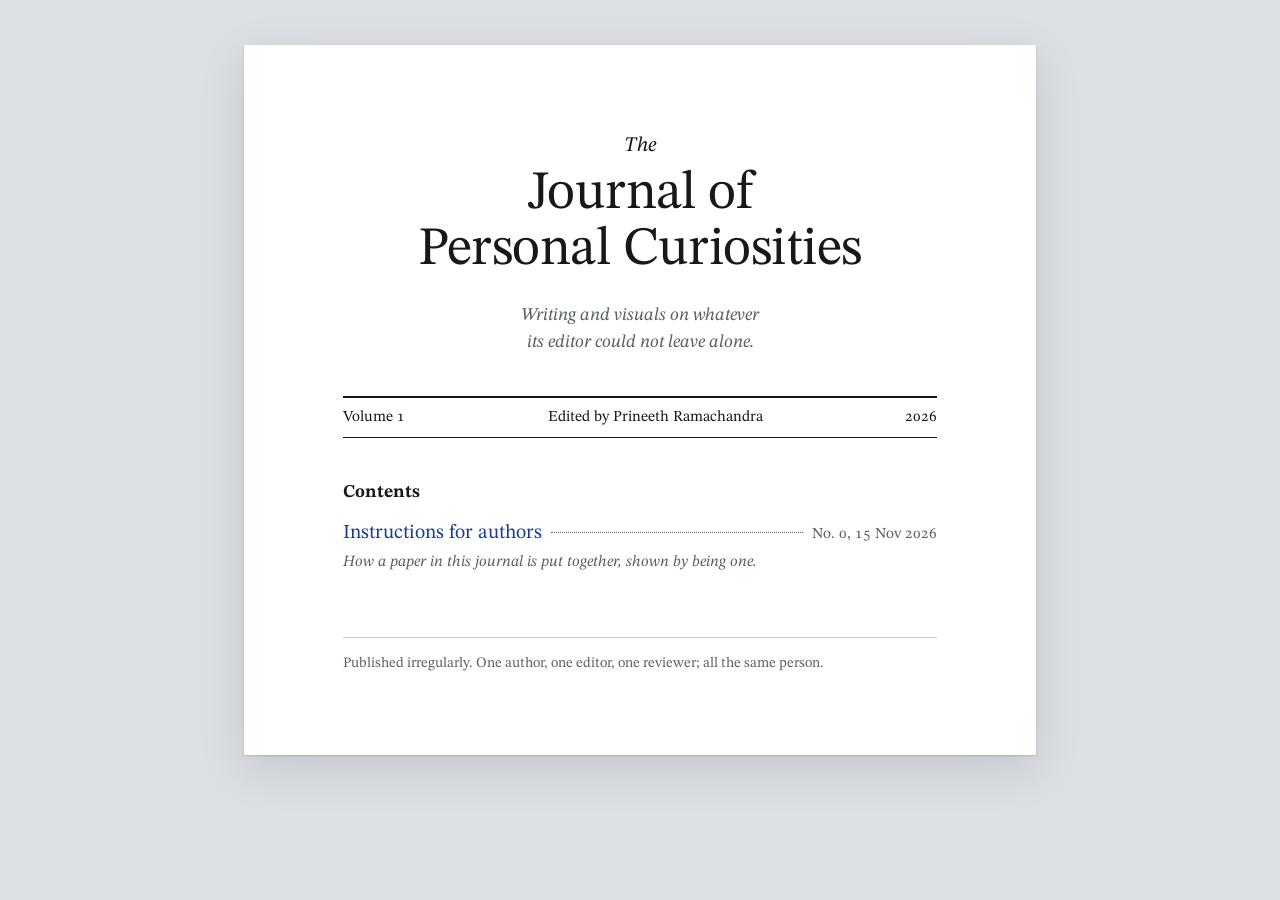
==== index.html @ f9f73ebf "Start the Journal of Personal Curiosities Cover page, shared stylesheet and script, the "Instruction" ====
<!doctype html>
<html lang="en">
<head>
  <meta charset="utf-8">
  <meta name="viewport" content="width=device-width, initial-scale=1">
  <title>Journal of Personal Curiosities</title>
  <meta name="description" content="Papers by Prineeth Ramachandra, in writing and visuals.">
  <link rel="stylesheet" href="/journal.css">
</head>
<body>
  <div class="sheet">

    <header class="masthead">
      <h1><small>The</small>Journal of Personal Curiosities</h1>
      <p>Writing and visuals on whatever its editor could not leave alone.</p>
    </header>

    <div class="imprint">
      <span>Volume 1</span>
      <span>Edited by Prineeth Ramachandra</span>
      <span>2026</span>
    </div>

    <main class="contents">
      <h2>Contents</h2>
      <ol>
        <!-- Newest paper first. Copy one <li> per paper. -->
        <li>
          <div class="entry">
            <a href="/papers/instructions-for-authors/">Instructions for authors</a>
            <span class="dots"></span>
            <span class="when">No. 0, 15 Nov 2026</span>
          </div>
          <p class="summary">How a paper in this journal is put together, shown by being one.</p>
        </li>
      </ol>
    </main>

    <footer class="colophon">
      <p>Published irregularly. One author, one editor, one reviewer; all the same person.</p>
    </footer>

  </div>
</body>
</html>
---- journal.css ----
/* Journal of Personal Curiosities
   One stylesheet for the cover, every paper, and the 404 page. */

@import url("https://fonts.googleapis.com/css2?family=STIX+Two+Text:ital,wght@0,400..700;1,400..700&display=swap");

:root {
  --desk: #dcdfe3;      /* what the sheet of paper lies on */
  --sheet: #ffffff;
  --ink: #17181a;
  --quiet: #5b6068;     /* captions, dates, running head */
  --rule: #c8ccd2;
  --tint: #f0f2f5;      /* code, figure fills */
  --link: #1b3a93;      /* links, citations, controls */
  --mark: #fff3b0;      /* highlighter, for whatever you just jumped to */
  --serif: "STIX Two Text", "STIX Two", "Times New Roman", Times, serif;
  --mono: ui-monospace, "SF Mono", Menlo, Consolas, monospace;
}

* { box-sizing: border-box; }

html { font-size: 112.5%; scroll-behavior: smooth; }

body {
  margin: 0;
  background: var(--desk);
  color: var(--ink);
  font-family: var(--serif);
  line-height: 1.5;
  font-variant-numeric: oldstyle-nums;
  -webkit-text-size-adjust: 100%;
}

a { color: var(--link); text-decoration: none; }
a:hover { text-decoration: underline; }
a:focus-visible, input:focus-visible, button:focus-visible {
  outline: 2px solid var(--link);
  outline-offset: 2px;
}

/* ---------- The sheet ---------- */

.sheet {
  background: var(--sheet);
  max-width: 44rem;
  margin: 2.5rem auto;
  padding: 2.5rem 5.5rem 4.5rem;
  box-shadow: 0 1px 2px rgba(23, 30, 45, 0.18), 0 14px 44px rgba(23, 30, 45, 0.12);
}

.running-head {
  display: flex;
  justify-content: space-between;
  gap: 1rem;
  font-size: 0.8rem;
  font-style: italic;
  color: var(--quiet);
  border-bottom: 1px solid var(--rule);
  padding-bottom: 0.5rem;
  margin-bottom: 3.25rem;
}
.running-head a { color: inherit; }

/* ---------- Front matter ---------- */

.front { text-align: center; margin-bottom: 2rem; }

.front h1 {
  font-size: 1.95rem;
  font-weight: 400;
  line-height: 1.18;
  margin: 0 0 1.25rem;
  text-wrap: balance;
}

.front p { text-align: center; text-indent: 0; hyphens: manual; }
.front .authors { font-size: 1.05rem; margin: 0; }
.front .affiliation { font-size: 0.85rem; font-style: italic; color: var(--quiet); margin: 0.2rem 0 0; }
.front .dates { font-size: 0.8rem; color: var(--quiet); margin: 0.9rem 0 0; }

.abstract { margin: 0 2.5rem 2.5rem; font-size: 0.9rem; }
.abstract > p:first-of-type::before { content: "Abstract. "; font-weight: 700; }
.abstract .keywords { margin-top: 0.6rem; text-indent: 0; text-align: left; }
.abstract .keywords::before { content: "Keywords: "; font-style: italic; }

/* ---------- Body ---------- */

article { counter-reset: sec fig tab eq; }

article p {
  margin: 0;
  text-align: justify;
  hyphens: auto;
  -webkit-hyphens: auto;
}
article p + p { text-indent: 1.5em; }

article h2 {
  font-size: 1.15rem;
  line-height: 1.3;
  margin: 2.1rem 0 0.55rem;
  counter-increment: sec;
  counter-reset: sub;
  scroll-margin-top: 1rem;
}
article h2::before { content: counter(sec) ".\2002"; }

article h3 {
  font-size: 1rem;
  margin: 1.4rem 0 0.4rem;
  counter-increment: sub;
}
article h3::before { content: counter(sec) "." counter(sub) "\2002"; }

.back h2 { counter-increment: none; }
.back h2::before { content: none; }

article ul, article ol { margin: 0.6rem 0; padding-left: 1.5em; }

blockquote {
  margin: 1rem 1.5em;
  font-size: 0.93rem;
  color: var(--quiet);
}

code { font-family: var(--mono); font-size: 0.8em; background: var(--tint); padding: 0.08em 0.3em; border-radius: 3px; }
pre {
  background: var(--tint);
  font-size: 0.78rem;
  line-height: 1.5;
  padding: 0.9rem 1rem;
  margin: 1rem 0;
  overflow-x: auto;
  border-radius: 3px;
}
pre code { background: none; padding: 0; font-size: inherit; }

/* ---------- Figures and tables ---------- */

figure {
  margin: 1.9rem 0;
  counter-increment: fig;
  scroll-margin-top: 1rem;
}
figure.wide { margin-inline: -3rem; }
figure img, figure svg, figure video, figure canvas { display: block; max-width: 100%; height: auto; margin-inline: auto; }

figcaption { font-size: 0.85rem; line-height: 1.4; margin-top: 0.75rem; color: var(--ink); }
figcaption::before { content: "Figure " counter(fig) ".\2002"; font-weight: 700; }

figure.table { counter-increment: tab; }
figure.table figcaption { margin: 0 0 0.6rem; }
figure.table figcaption::before { content: "Table " counter(tab) ".\2002"; }

table {
  width: 100%;
  border-collapse: collapse;
  font-size: 0.87rem;
  border-top: 2px solid var(--ink);
  border-bottom: 2px solid var(--ink);
}
th, td { text-align: left; vertical-align: top; padding: 0.35rem 0.9rem 0.35rem 0; }
th { font-weight: 700; border-bottom: 1px solid var(--ink); }

/* Controls inside interactive figures */
.controls {
  display: flex;
  flex-wrap: wrap;
  align-items: center;
  gap: 0.5rem 1rem;
  font-size: 0.85rem;
  margin-bottom: 1rem;
}
.controls input[type="range"] { accent-color: var(--link); flex: 1 1 12rem; min-width: 0; }
.controls output { font-variant-numeric: tabular-nums lining-nums; }

/* ---------- Equations ---------- */

.eq {
  display: flex;
  align-items: center;
  margin: 1rem 0;
  counter-increment: eq;
  scroll-margin-top: 1rem;
}
.eq::before { content: ""; width: 2.5em; }
.eq::after { content: "(" counter(eq) ")"; width: 2.5em; text-align: right; }
.eq > * { flex: 1; text-align: center; font-size: 1.08rem; }
.eq var, p var { font-style: italic; }
.frac { display: inline-flex; flex-direction: column; vertical-align: middle; text-align: center; }
.frac > :first-child { border-bottom: 1px solid var(--ink); padding: 0 0.3em; }

/* ---------- Footnotes ---------- */

/* Before journal.js runs (or if it never does), a note reads inline. */
span.fn { font-size: 0.85em; color: var(--quiet); }
span.fn::before { content: " ["; }
span.fn::after { content: "]"; }

sup.fn-ref { font-size: 0.7em; line-height: 0; font-variant-numeric: lining-nums; padding-left: 0.1em; }

.footnotes { margin-top: 2.75rem; font-size: 0.82rem; }
.footnotes::before { content: ""; display: block; width: 8rem; border-top: 1px solid var(--ink); margin-bottom: 0.7rem; }
.footnotes ol { margin: 0; padding-left: 1.4em; }
.footnotes li { margin-bottom: 0.3rem; }
.fn-back { padding-left: 0.3em; }

/* ---------- References and citation ---------- */

.references ol { list-style: none; counter-reset: ref; padding-left: 2.3em; margin: 0; font-size: 0.85rem; }
.references li { counter-increment: ref; position: relative; margin-bottom: 0.4rem; }
.references li::before { content: "[" counter(ref) "]"; position: absolute; left: -2.3em; font-variant-numeric: lining-nums; }

.cite-as { margin-top: 2.5rem; font-size: 0.82rem; color: var(--quiet); border-top: 1px solid var(--rule); padding-top: 0.8rem; }
.cite-as p { text-align: left; hyphens: manual; }

li:target, .eq:target { background: var(--mark); box-shadow: 0 0 0 0.25rem var(--mark); }
li { scroll-margin-top: 2rem; }

/* ---------- Cover (the home page) ---------- */

.masthead { text-align: center; padding: 2.5rem 0 2.25rem; text-wrap: balance; }
.masthead h1 {
  font-size: 3rem;
  font-weight: 400;
  line-height: 1.05;
  letter-spacing: -0.01em;
  margin: 0;
}
.masthead h1 small { display: block; font-size: 1.15rem; font-style: italic; letter-spacing: 0; margin-bottom: 0.5rem; }
.masthead p { margin: 1.25rem auto 0; max-width: 26rem; font-style: italic; color: var(--quiet); }

.imprint {
  display: flex;
  justify-content: space-between;
  gap: 1rem;
  font-size: 0.85rem;
  border-top: 2px solid var(--ink);
  border-bottom: 1px solid var(--ink);
  padding: 0.45rem 0;
}

.contents h2 { font-size: 1rem; margin: 2.25rem 0 0.75rem; }
.contents ol { list-style: none; margin: 0; padding: 0; }
.contents li { margin-bottom: 1rem; }
.contents .entry { display: flex; align-items: baseline; }
.contents .entry a { font-size: 1.1rem; }
.contents .dots { flex: 1; min-width: 1.5rem; border-bottom: 1px dotted var(--quiet); margin: 0 0.5em; transform: translateY(-0.28em); }
.contents .when { font-size: 0.85rem; color: var(--quiet); white-space: nowrap; }
.contents .summary { margin: 0.1rem 0 0; font-size: 0.87rem; font-style: italic; color: var(--quiet); max-width: 30rem; }

.colophon { margin-top: 3.5rem; font-size: 0.8rem; color: var(--quiet); border-top: 1px solid var(--rule); padding-top: 0.8rem; }
.colophon p { margin: 0; }

/* ---------- Small screens: the sheet becomes the screen ---------- */

@media (max-width: 46rem) {
  html { font-size: 106.25%; }
  body { background: var(--sheet); }
  .sheet { margin: 0; padding: 1.25rem 1.2rem 3rem; box-shadow: none; }
  .running-head { margin-bottom: 2.25rem; }
  .front h1 { font-size: 1.6rem; }
  .abstract { margin-inline: 0.75rem; }
  article p { text-align: left; }
  figure.wide { margin-inline: 0; }
  .masthead { padding: 1.5rem 0 1.75rem; }
  .masthead h1 { font-size: 2.2rem; }
  .contents .dots { display: none; }
  .contents .entry { flex-direction: column; }
}

@media (prefers-reduced-motion: reduce) {
  html { scroll-behavior: auto; }
}

/* ---------- Print: it is a paper, after all ---------- */

@media print {
  html { font-size: 11pt; }
  body { background: none; }
  .sheet { margin: 0; padding: 0; max-width: none; box-shadow: none; }
  a { color: inherit; }
  .controls, .fn-back { display: none; }
  figure, pre, table { break-inside: avoid; }
  h2, h3 { break-after: avoid; }
}
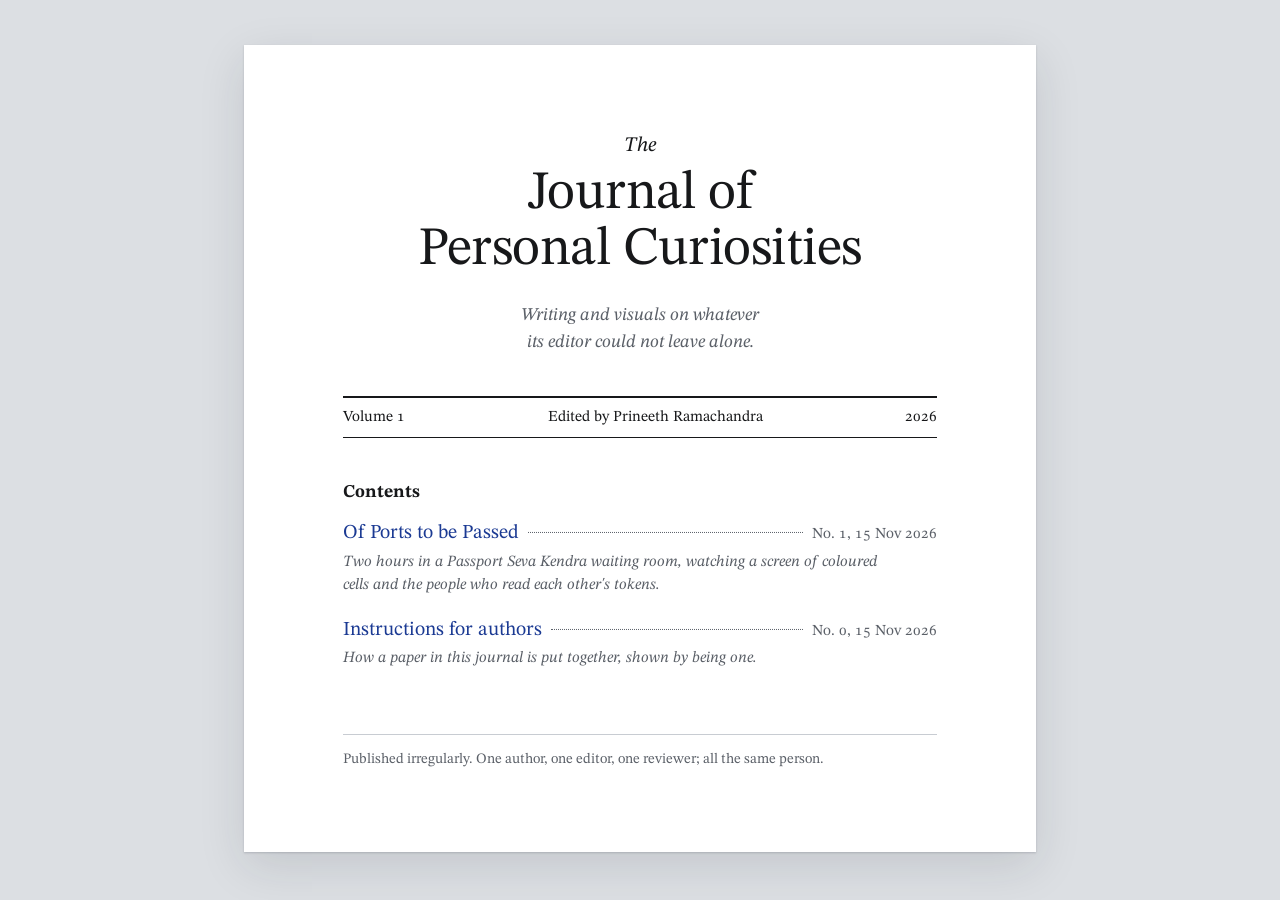
==== commit f5828c81: "Add paper: Of Ports to be Passed Co-Authored-By: Claude Sonnet 5.5 <noreply@anthropic.com>" ====
--- a/index.html
+++ b/index.html
@@ -24,8 +24,17 @@
     <main class="contents">
       <h2>Contents</h2>
       <ol>
-        <!-- Newest paper first. Copy one <li> per paper. -->
-        <li>
+        <!-- Newest paper first. The new-paper script adds entries under the next line. -->
+        <!-- new papers go here -->
+        <li data-paper="of-ports-to-be-passed">
+          <div class="entry">
+            <a href="/papers/of-ports-to-be-passed/">Of Ports to be Passed</a>
+            <span class="dots"></span>
+            <span class="when">No. 1, 15 Nov 2026</span>
+          </div>
+          <p class="summary">Two hours in a Passport Seva Kendra waiting room, watching a screen of coloured cells and the people who read each other's tokens.</p>
+        </li>
+        <li data-paper="instructions-for-authors">
           <div class="entry">
             <a href="/papers/instructions-for-authors/">Instructions for authors</a>
             <span class="dots"></span>
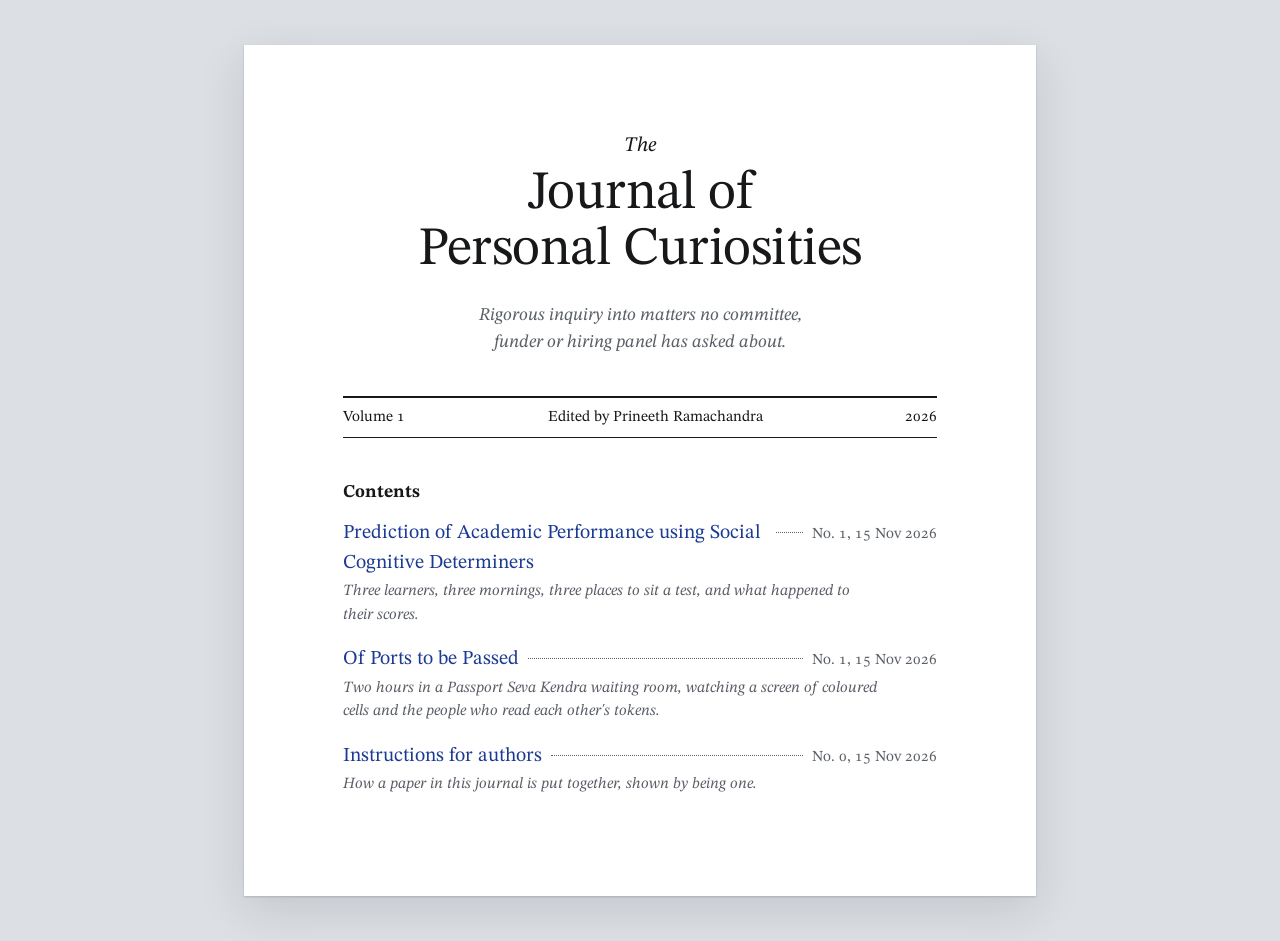
==== commit 1fa4579f: "Publish: Prediction of Academic Performance using Social Cognitive Determiners" ====
--- a/index.html
+++ b/index.html
@@ -12,7 +12,7 @@
 
     <header class="masthead">
       <h1><small>The</small>Journal of Personal Curiosities</h1>
-      <p>Writing and visuals on whatever its editor could not leave alone.</p>
+      <p>Rigorous inquiry into matters no committee, funder or hiring panel has asked about.</p>
     </header>
 
     <div class="imprint">
@@ -26,6 +26,14 @@
       <ol>
         <!-- Newest paper first. The new-paper script adds entries under the next line. -->
         <!-- new papers go here -->
+        <li data-paper="social-cognitive-determiners">
+          <div class="entry">
+            <a href="/papers/social-cognitive-determiners/">Prediction of Academic Performance using Social Cognitive Determiners</a>
+            <span class="dots"></span>
+            <span class="when">No. 1, 15 Nov 2026</span>
+          </div>
+          <p class="summary">Three learners, three mornings, three places to sit a test, and what happened to their scores.</p>
+        </li>
         <li data-paper="of-ports-to-be-passed">
           <div class="entry">
             <a href="/papers/of-ports-to-be-passed/">Of Ports to be Passed</a>
@@ -45,10 +53,6 @@
       </ol>
     </main>
 
-    <footer class="colophon">
-      <p>Published irregularly. One author, one editor, one reviewer; all the same person.</p>
-    </footer>
-
   </div>
 </body>
 </html>
